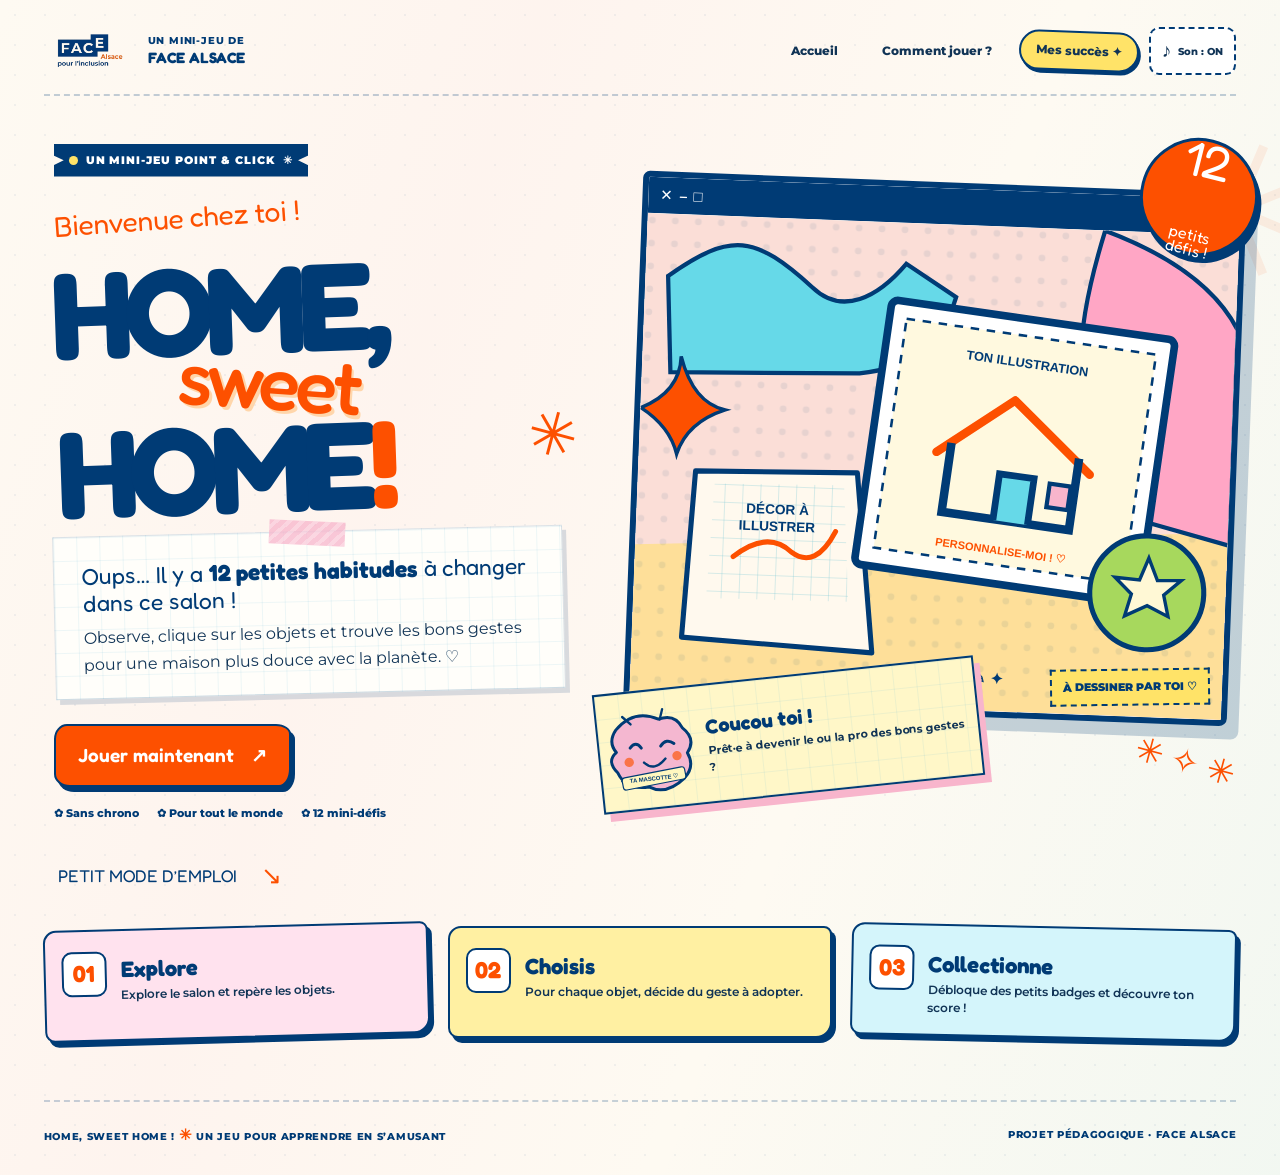
==== home-sweet-home/demoF.html @ a8d2464d "JeuALPHAFACEALSACE" ====
<!doctype html>
<html lang="fr">
<head>
  <meta charset="utf-8">
  <meta name="viewport" content="width=device-width, initial-scale=1">
  <meta name="theme-color" content="#003B75">
  <meta name="description" content="Home, Sweet Home : un jeu point-and-click pédagogique signé FACE Alsace. Repère 12 habitudes à améliorer dans un salon !">
  <title>Home, Sweet Home ! — Le mini-jeu FACE Alsace</title>
  <link rel="icon" type="image/svg+xml" href="assets/logo/favicon-placeholder.svg" data-asset="favicon">
  <link rel="stylesheet" href="css/style.css">
  <script src="js/config.js" defer></script>
  <script src="js/game.js" defer></script>
</head>
<body>
  <a class="skip-link" href="#main">Aller au contenu</a>
  <div class="site-wrap">
    <header class="site-header">
      <div class="branding">
        <img class="logo-placeholder" src="assets/logo/face-placeholder.svg" data-asset="logo" alt="Emplacement réservé au logo officiel de FACE Alsace" width="92" height="54">
        <div class="branding-caption"><span>UN MINI-JEU DE</span><strong>FACE ALSACE</strong></div>
      </div>
      <nav class="top-nav" aria-label="Navigation principale">
        <button class="nav-pill" type="button" data-action="home">Accueil</button>
        <button class="nav-pill" type="button" data-action="help">Comment jouer ?</button>
        <button class="nav-pill nav-pill-sticker" type="button" data-action="achievements">Mes succès <span aria-hidden="true">✦</span></button>
        <button class="sound-button" type="button" id="sound-toggle" aria-pressed="true" aria-label="Désactiver les sons" title="Activer ou désactiver les sons">♪ <span>Son : ON</span></button>
      </nav>
    </header>

    <main id="main">
      <!-- ACCUEIL -->
      <section class="screen" id="screen-home" aria-labelledby="home-title">
        <div class="hero-grid">
          <div class="hero-copy">
            <div class="ticket ticket-blue"><span class="ticket-dot"></span> UN MINI-JEU POINT & CLICK <span aria-hidden="true">✳</span></div>
            <div class="hero-title-wrap">
              <span class="hero-kicker">Bienvenue chez toi !</span>
              <h1 id="home-title"><span>HOME,</span><span class="hero-title-middle">sweet</span><span>HOME<span class="bang">!</span></span></h1>
              <span class="hand-star star-title" aria-hidden="true">✳</span>
            </div>
            <div class="intro-note paper">
              <span class="tape tape-pink" aria-hidden="true"></span>
              <p>Oups… Il y a <strong><span data-total>12</span> petites habitudes</strong> à changer dans ce salon !</p>
              <p>Observe, clique sur les objets et trouve les bons gestes pour une maison plus douce avec la planète. <span aria-hidden="true">♡</span></p>
            </div>
            <div class="hero-actions">
              <button class="btn btn-primary" type="button" id="start-button">Jouer maintenant <span aria-hidden="true">↗</span></button>
              <button class="btn btn-light" type="button" id="resume-button" hidden>Reprendre ma partie <span aria-hidden="true">↗</span></button>
            </div>
            <div class="hero-meta"><span>✿ Sans chrono</span><span>✿ Pour tout le monde</span><span>✿ <span data-total>12</span> mini-défis</span></div>
          </div>
          <div class="hero-art-col">
            <div class="sticker sticker-orange sticker-rotation" aria-hidden="true"><span data-total>12</span><br><small>petits<br>défis !</small></div>
            <div class="hero-illustration-frame">
              <div class="hero-frame-toolbar"><span>✕</span><span>−</span><span>□</span><strong>ma-maison.jpg</strong></div>
              <img src="assets/illustrations/accueil-placeholder.svg" data-asset="accueil" alt="Emplacement réservé à ton illustration de couverture" class="hero-art" width="700" height="570">
              <span class="hero-photo-label">À DESSINER PAR TOI ♡</span>
            </div>
            <div class="mascot-card paper">
              <img src="assets/illustrations/mascotte-placeholder.svg" data-asset="mascotte" alt="Placeholder de la mascotte à dessiner" width="112" height="112">
              <div><b>Coucou toi !</b><p>Prêt·e à devenir le ou la pro des bons gestes ?</p></div>
            </div>
            <span class="hero-scribble" aria-hidden="true">✳ ✧ ✳</span>
          </div>
        </div>
        <div class="home-bottom">
          <div class="section-label">PETIT MODE D’EMPLOI <span aria-hidden="true">↘</span></div>
          <div class="steps-grid">
            <div class="step-card step-pink"><span class="step-number">01</span><b>Explore</b><p>Explore le salon et repère les objets.</p></div>
            <div class="step-card step-yellow"><span class="step-number">02</span><b>Choisis</b><p>Pour chaque objet, décide du geste à adopter.</p></div>
            <div class="step-card step-blue"><span class="step-number">03</span><b>Collectionne</b><p>Débloque des petits badges et découvre ton score !</p></div>
          </div>
        </div>
      </section>

      <!-- JEU -->
      <section class="screen" id="screen-game" aria-labelledby="game-title" hidden>
        <div class="game-heading">
          <div>
            <span class="eyebrow">CHAPITRE 01 · L’APPARTEMENT PÉDAGOGIQUE</span>
            <h2 id="game-title">Un salon à améliorer <span aria-hidden="true">✿</span></h2>
            <p>Les objets interactifs ont quelque chose à te raconter !</p>
          </div>
          <div class="game-actions">
            <button type="button" class="btn btn-plain" data-action="help">? Aide</button>
            <button type="button" class="btn btn-plain" data-action="pause">Ⅱ Pause</button>
          </div>
        </div>
        <div class="game-layout">
          <div class="stage-column">
            <div class="stage-outer">
              <div class="stage-topbar"><span class="window-dots" aria-hidden="true">● ● ●</span><span>mon_petit_salon.png</span><span aria-hidden="true">♡</span></div>
              <div class="scene-scroll" tabindex="0" aria-label="Plan du salon. Faire défiler horizontalement sur petit écran."><div class="scene" id="scene" aria-label="Salon interactif. Activez un objet pour choisir un geste écologique.">
                <img class="scene-background" src="assets/scene/salon-fond.svg" data-asset="scene" alt="Dessin provisoire du décor d’un salon, à remplacer par votre illustration" width="1200" height="760">
                <div id="hotspots" class="hotspots"></div>
                <span class="scene-corner scene-corner-left" aria-hidden="true">✦</span>
                <span class="scene-corner scene-corner-right" aria-hidden="true">✿</span>
              </div></div>
              <div class="stage-bottombar"><span>♪ clique sur les éléments</span><span>© Ton univers illustré, ici !</span></div>
            </div>
            <div class="under-stage"><span aria-hidden="true">↳</span> Sur téléphone, fais glisser le salon de gauche à droite. Tu peux aussi choisir un objet dans le carnet. <strong>Aucune course contre la montre !</strong></div>
          </div>
          <aside class="game-sidebar" aria-label="Carnet de progression">
            <div class="notebook paper">
              <div class="notebook-header"><span class="tape tape-yellow" aria-hidden="true"></span><span>mon petit carnet</span><span aria-hidden="true">✿</span></div>
              <div class="counter-row"><strong id="progress-number" aria-live="polite">0<span>/<span data-total>12</span></span></strong><div><b>OBJETS VISITÉS</b><p>Encore plein de choses à découvrir !</p></div></div>
              <div class="progress-track" role="progressbar" id="progress-bar" aria-label="Progression de la partie" aria-valuemin="0" aria-valuemax="12" aria-valuenow="0"><div id="progress-fill"></div></div>
              <div class="score-strip"><span>MES POINTS</span><b id="current-score">000</b><span aria-hidden="true">★</span></div>
              <h3>Mes trouvailles <span aria-hidden="true">✎</span></h3>
              <div class="object-checklist" id="object-checklist"></div>
              <button type="button" class="text-link" data-action="achievements">Voir mon album de succès ↗</button>
            </div>
            <div class="tip-card"><span class="tip-star" aria-hidden="true">✳</span><strong>Le savais-tu ?</strong><p>Il n’y a pas de temps limite. Tu peux lire et réfléchir tranquillement.</p></div>
          </aside>
        </div>
        <div class="game-footer-action"><span>Tu as examiné les <span data-total>12</span> éléments ?</span><button class="btn btn-primary" type="button" id="finish-button" disabled>Voir mon bilan <span aria-hidden="true">↗</span></button></div>
      </section>

      <!-- FIN -->
      <section class="screen" id="screen-end" aria-labelledby="end-title" hidden>
        <div class="end-layout">
          <div class="end-paper paper">
            <span class="tape tape-pink" aria-hidden="true"></span>
            <div class="end-stamp" aria-hidden="true">✦<br>BRAVO !</div>
            <div class="eyebrow">TA PARTIE EST TERMINÉE</div>
            <h2 id="end-title">Home, <em>sweet</em> réussite !</h2>
            <p id="end-message" class="end-message"></p>
            <div class="final-score"><span>MON SCORE</span><b id="final-score">000</b><span>POINTS</span></div>
            <p class="end-caption"><strong id="final-correct">0</strong> bonnes réponses sur <strong id="end-total">12</strong> objets explorés.</p>
            <div class="end-buttons"><button type="button" class="btn btn-primary" id="replay-button">Rejouer ↻</button><button type="button" class="btn btn-light" data-action="home">Retour à l’accueil</button></div>
          </div>
          <div class="end-results"><div class="result-header"><h3>Mon carnet de découvertes</h3><span aria-hidden="true">✿</span></div><div id="results-list" class="results-list"></div><div class="end-mascot"><img src="assets/illustrations/mascotte-placeholder.svg" data-asset="mascotte" alt="Emplacement de la mascotte" width="90" height="90"><p>Chaque petit geste compte ! ♡</p></div></div>
        </div>
      </section>
    </main>
    <footer class="site-footer"><span>HOME, SWEET HOME ! <span aria-hidden="true">✳</span> UN JEU POUR APPRENDRE EN S’AMUSANT</span><span>PROJET PÉDAGOGIQUE · FACE ALSACE</span></footer>
  </div>

  <!-- FENÊTRE D'OBJET -->
  <dialog class="popup" id="object-dialog" aria-labelledby="object-dialog-title"><div class="popup-window"><div class="dialog-toolbar"><span>✦ FICHE OBJET ✦</span><button type="button" class="close-x" data-close="object-dialog" aria-label="Fermer cette fiche">✕</button></div><div id="object-panel-body"></div></div></dialog>
  <!-- MODE D'EMPLOI -->
  <dialog class="popup mini-popup" id="help-dialog" aria-labelledby="help-title"><div class="popup-window"><div class="dialog-toolbar"><span>✿ PETIT GUIDE ✿</span><button type="button" class="close-x" data-close="help-dialog" aria-label="Fermer les instructions">✕</button></div><div class="help-body"><span class="hand-star" aria-hidden="true">✳</span><h2 id="help-title">Comment jouer ?</h2><p>Le salon cache <strong><span data-total>12</span> habitudes à améliorer</strong>. À toi de les découvrir !</p><ol><li><strong>Clique</strong> sur un objet en pointillés ou sur son nom dans le carnet.</li><li><strong>Lis</strong> son petit message et choisis ce que tu ferais.</li><li><strong>Découvre</strong> pourquoi ton choix est juste ou non, et collectionne les badges des bonnes réponses.</li></ol><p class="help-highlight">Il n’y a ni chrono ni piège : on est là pour apprendre. Les réponses sont validées une seule fois par objet.</p><button type="button" class="btn btn-primary btn-full" data-close="help-dialog">C’est compris ! ♡</button></div></div></dialog>
  <!-- ALBUM -->
  <dialog class="popup album-popup" id="achievements-dialog" aria-labelledby="achievements-title"><div class="popup-window"><div class="dialog-toolbar"><span>★ MA COLLECTION ★</span><button type="button" class="close-x" data-close="achievements-dialog" aria-label="Fermer l’album">✕</button></div><div class="album-body"><span class="eyebrow">ALBUM DE PETITES VICTOIRES</span><h2 id="achievements-title">Mes succès <span aria-hidden="true">✦</span></h2><p>Chaque bonne réponse te donne un badge. Les badges encore cachés attendent ton passage !</p><div id="achievement-grid" class="achievement-grid"></div><button class="btn btn-light btn-full" type="button" data-close="achievements-dialog">Retour au jeu ↗</button></div></div></dialog>
  <!-- PAUSE -->
  <dialog class="popup mini-popup" id="pause-dialog" aria-labelledby="pause-title"><div class="popup-window"><div class="dialog-toolbar"><span>⏸ TEMPS MORT</span><button type="button" class="close-x" data-close="pause-dialog" aria-label="Reprendre le jeu">✕</button></div><div class="pause-body"><span aria-hidden="true" class="pause-emoji">☕</span><h2 id="pause-title">Une petite pause ?</h2><p>Ta partie t’attend ici, bien au chaud.</p><button type="button" class="btn btn-primary btn-full" data-close="pause-dialog">Je reprends ♡</button><button type="button" class="btn btn-light btn-full" id="pause-home">Retour à l’accueil</button><button type="button" class="text-link centered" id="pause-restart">Recommencer depuis le début ↻</button></div></div></dialog>
  <div id="toast" class="toast" role="status" aria-live="polite"></div>
</body>
</html>
---- home-sweet-home/css/style.css ----
/* HOME, SWEET HOME ! — mise en page scrapbook / indie / fait main.
   Les couleurs FACE officielles sont : bleu nuit #003B75 et orange #FD5000.
   Les autres couleurs sont des couleurs d'accompagnement, non des variantes du logo. */
@import url('https://fonts.googleapis.com/css2?family=Fredoka:wght@400;500;600;700&family=Montserrat:wght@400;500;600;700;800;900&display=swap');
:root {
  --face-blue: #003B75;
  --face-orange: #FD5000;
  --ink: #113456;
  --paper: #fffefa;
  --cream: #fff8ec;
  --blue-pale: #e9f9fc;
  --sky: #66d9e8;
  --pink: #f8b5cc;
  --yellow: #ffe368;
  --green: #a8d95c;
  --line: #204b6c;
  --font-body: 'Montserrat', 'Trebuchet MS', Arial, sans-serif;
  --font-play: 'Fredoka', 'Trebuchet MS', 'Arial Rounded MT Bold', sans-serif;
  --shadow: 6px 7px 0 var(--face-blue);
}
*, *::before, *::after { box-sizing: border-box; }
html { scroll-behavior: smooth; }
body { margin: 0; min-width: 300px; color: var(--ink); font-family: var(--font-body); line-height: 1.5; background-color: #fefaf2;
  background-image: radial-gradient(circle at 15px 15px, rgba(0,59,117,.055) 1.25px,transparent 1.3px), linear-gradient(110deg, transparent 0,rgba(255,195,210,.11) 32%,transparent 63%,rgba(101,218,234,.08)); background-size: 30px 30px, cover;
}
button { font: inherit; color: inherit; cursor: pointer; }
button:disabled { cursor: not-allowed; }
button:focus-visible, a:focus-visible { outline: 4px solid #ff9f12; outline-offset: 4px; }
img { display: block; max-width: 100%; }
h1,h2,h3,p { margin-top: 0; }
[hidden] { display: none !important; }
::selection { color: var(--face-blue); background: var(--yellow); }
.skip-link { position: absolute; top: -100px; left: 20px; z-index: 9999; background: #fff; padding: 8px 14px; }
.skip-link:focus { top: 12px; }
.site-wrap { max-width: 1510px; min-height: 100vh; margin: 0 auto; padding: 0 clamp(18px,3.4vw,54px); position: relative; overflow: clip; }
.site-wrap:before { content: '✳'; position: absolute; right: -36px; top: 114px; font-family: var(--font-play); font-size: 190px; line-height: 1; color: rgba(253,80,0,.08); transform: rotate(-22deg); pointer-events: none; }
.site-header { display:flex; position:relative; align-items:center; justify-content:space-between; gap: 24px; padding: 24px 0 16px; border-bottom: 2px dashed rgba(0,59,117,.24); z-index: 3; }
.branding { display:flex; align-items:center; gap: 12px; }
.logo-placeholder { width: 92px; height:54px; object-fit:contain; }
.branding-caption { display:flex; flex-direction:column; font-size:10px; line-height:1.35; letter-spacing:.08em; color: var(--face-blue); font-weight:800; }
.branding-caption strong { font-family:var(--font-play); font-size:15px; letter-spacing: 0; }
.top-nav { display:flex; gap:10px; align-items:center; flex-wrap:wrap; justify-content:flex-end; }
.nav-pill, .sound-button { border: 2px solid transparent; border-radius: 30px; font-weight:800; background: transparent; padding: 9px 15px; font-size: 12px; transition:background .12s ease, border-color .12s ease; }
.nav-pill:hover, .sound-button:hover { background:white; border-color:rgba(0,59,117,.16); }
.nav-pill-sticker { background:var(--yellow); border-color:var(--face-blue); box-shadow:2px 3px 0 var(--face-blue); transform:rotate(2deg); }
.nav-pill-sticker:hover { background:var(--yellow); border-color: var(--face-blue); transform:rotate(2deg); }
.sound-button { display:inline-flex; align-items:center; gap:7px; border:2px dashed var(--face-blue); padding: 8px 11px; background: white; border-radius:10px; font-size:19px; }
.sound-button span { font-family:var(--font-body); font-size: 10px; white-space:nowrap; }
.sound-button.is-muted { opacity: .65; }
.screen { position: relative; }
.site-footer { display:flex; align-items:center; justify-content:space-between; gap:20px; flex-wrap:wrap; border-top:2px dashed rgba(0,59,117,.22); margin-top:52px; padding:22px 0 29px; color:var(--face-blue); font-size:10px; font-weight:800; letter-spacing:.07em; }
.site-footer span span { color:var(--face-orange); font-size:15px; }

/* ACCUEIL */
.hero-grid { display:grid; grid-template-columns: minmax(0,.92fr) minmax(0,1.08fr); gap: clamp(26px,3.8vw,68px); align-items:center; padding-top:48px; }
.hero-copy { padding: 0 0 18px 10px; position:relative; z-index:1; }
.ticket { display:inline-flex; align-items:center; gap:8px; color:white; background:var(--face-blue); font-weight:900; font-size:11px; letter-spacing:.09em; padding: 8px 15px; clip-path:polygon(0 0,100% 0,100% 35%,96% 50%,100% 65%,100% 100%,0 100%,0 65%,4% 50%,0 35%); }
.ticket-dot { height:9px; width:9px; display:inline-block; border-radius:50%; background: var(--yellow); }
.hero-title-wrap { position:relative; margin:20px 0 18px; }
.hero-kicker { font-family: var(--font-play); font-size: clamp(19px,2.2vw,30px); color: var(--face-orange); transform:rotate(-4deg); display:inline-block; }
h1 { font-family:var(--font-play); font-weight:700; font-size:clamp(74px,9.7vw,142px); line-height:.79; letter-spacing:-.067em; color:var(--face-blue); margin:17px 0 17px; text-transform:uppercase; transform:rotate(-2deg); }
h1>span { display:block; }
h1 .hero-title-middle { font-family:var(--font-play); font-weight:500; font-size:.62em; letter-spacing:-.05em; text-transform:lowercase; color:var(--face-orange); padding-left:24%; transform:rotate(6deg); text-shadow: 3px 3px 0 #ffd6ab; }
h1 .bang { color:var(--face-orange); display:inline; }
.hand-star { color:var(--face-orange); font-family:var(--font-play); }
.star-title { position:absolute; right:-8px; bottom:35px; font-size:60px; transform:rotate(15deg); }
.intro-note { width: min(100%, 510px); padding:25px 28px 20px; transform:rotate(-1.4deg); font-size:clamp(13px,1.25vw,16px); line-height:1.66; }
.paper { background-color:var(--paper); background-image:linear-gradient(rgba(93,182,211,.11) 1px,transparent 1px),linear-gradient(90deg,rgba(93,182,211,.11) 1px,transparent 1px); background-size:23px 23px; box-shadow:4px 5px 0 rgba(0,59,117,.15); position:relative; border:1px solid rgba(0,59,117,.14); }
.intro-note p { margin-bottom:9px; }
.intro-note p:first-of-type { font-family:var(--font-play); font-size:clamp(18px,1.8vw,24px); line-height:1.18; color:var(--face-blue); }
.intro-note p:last-child { margin-bottom:0; }
.tape { position:absolute; display:block; width:76px; height:24px; left:calc(50% - 38px); top:-11px; transform:rotate(4deg); opacity:.75; background-image:repeating-linear-gradient(-45deg,rgba(255,255,255,.3) 0 4px,transparent 4px 9px); }
.tape-pink { background-color:var(--pink); }
.tape-yellow { background-color:var(--yellow); }
.hero-actions { display:flex; flex-wrap:wrap; align-items:center; gap:12px; margin:30px 0 18px; }
.btn { border:2px solid var(--face-blue); border-radius: 13px 15px 12px 16px / 15px 10px 18px 13px; display:inline-flex; align-items:center; justify-content:center; gap:17px; padding:15px 22px; font-family:var(--font-play); font-size:19px; font-weight:600; transition:background .12s ease; white-space:normal; text-align:center; }
.btn:hover:not(:disabled) { background:#ff7b33; }
.btn:active:not(:disabled) { filter:brightness(.96); }
.btn-primary { background:var(--face-orange); color:#fff; box-shadow:4px 5px 0 var(--face-blue); }
.btn-light { background:white; color:var(--face-blue); box-shadow:3px 4px 0 var(--face-blue); }
.btn-plain { padding:9px 15px; box-shadow:2px 3px 0 var(--face-blue); font-size:14px; background:#fff; }
.btn:disabled { opacity:.55; filter:grayscale(.7); box-shadow:2px 2px 0 var(--face-blue); }
.btn-full { width:100%; }
.hero-meta { display:flex; flex-wrap:wrap; gap:13px 18px; font-size:11px; font-weight:800; color:var(--face-blue); }
.hero-art-col { position:relative; padding:14px 0 100px 14px; }
.hero-illustration-frame { width:100%; transform:rotate(2.2deg); position:relative; border:6px solid var(--face-blue); border-radius: 7px 14px 8px 11px; background:white; box-shadow:12px 13px 0 rgba(0,59,117,.22); overflow:hidden; }
.hero-frame-toolbar { display:flex; gap:6px; align-items:center; min-height:36px; color:white; background:var(--face-blue); font-size:15px; padding:0 12px; font-family:var(--font-play); }
.hero-frame-toolbar strong { font-weight:500; font-size:12px; margin-left:auto; opacity:.85; }
.hero-art { width:100%; height:auto; background:#fcf2e9; aspect-ratio:1.22; object-fit:cover; }
.hero-photo-label { position:absolute; bottom:12px; right:12px; color:var(--face-blue); font-size:11px; font-weight:900; background:var(--yellow); padding:8px 11px; border:2px dashed var(--face-blue); transform:rotate(-3deg); }
.sticker { position:absolute; border-radius:50%; display:grid; align-content:center; justify-content:center; text-align:center; font-family:var(--font-play); z-index:2; border:3px solid var(--face-blue); box-shadow:5px 6px 0 var(--face-blue); line-height:.96; }
.sticker-orange { width:118px; height:118px; right:-22px; top:-30px; background:var(--face-orange); color:white; font-size:56px; }
.sticker small { font-size:18px; }
.sticker-rotation { transform:rotate(14deg); }
.mascot-card { width:62%; max-width:390px; min-width:235px; position:absolute; bottom:20px; left:-22px; display:flex; align-items:center; gap:8px; padding:8px 12px 8px 0; transform:rotate(-6deg); background-color:#fff7c8; border:2px solid var(--face-blue); box-shadow:6px 8px 0 var(--pink); }
.mascot-card img { width:100px; height:100px; object-fit:contain; flex-shrink:0; }
.mascot-card b { font-family:var(--font-play); font-size:20px; color:var(--face-blue); }
.mascot-card p { margin:1px 0 0; font-size:11px; font-weight:700; }
.hero-scribble { position:absolute; right:0; bottom:29px; color:var(--face-orange); font-family:var(--font-play); font-size:34px; transform:rotate(15deg); }
.home-bottom { padding:10px 0 10px; }
.section-label { display:inline-flex; align-items:center; gap:24px; font-family:var(--font-play); font-size:17px; padding:8px 14px; border-bottom:4px wavy var(--face-orange); color:var(--face-blue); margin-bottom:23px; }
.section-label span { font-size:25px; color:var(--face-orange); }
.steps-grid { display:grid; grid-template-columns: repeat(3,1fr); gap:19px; }
.step-card { position:relative; padding:22px 25px 17px 75px; border:2px solid var(--face-blue); border-radius: 13px 8px 16px 10px; box-shadow:4px 5px 0 var(--face-blue); min-height:110px; }
.step-card:nth-child(1) { transform:rotate(-1.5deg); }.step-card:nth-child(3) { transform:rotate(1.2deg); }
.step-pink { background:#ffe2ee; }.step-yellow { background:#fff0a2; }.step-blue { background:#d4f5fb; }
.step-number { position:absolute; top:20px; left:16px; width:45px; height:45px; display:grid; place-items:center; background:#fff; border-radius: 10px; border:2px solid var(--face-blue); font-family:var(--font-play); font-weight:700; color:var(--face-orange); font-size:23px; }
.step-card b { font-family:var(--font-play); font-size:22px; color:var(--face-blue); }
.step-card p { font-size:12px; font-weight:600; margin:0; }

/* JEU */
#screen-game { padding-top:30px; }
.game-heading { display:flex; align-items:end; justify-content:space-between; flex-wrap:wrap; gap:15px; margin-bottom:24px; }
.eyebrow { display:block; color:var(--face-orange); font-size:11px; font-weight:900; letter-spacing:.1em; }
.game-heading h2 { font-family:var(--font-play); font-size:clamp(30px,3.7vw,55px); color:var(--face-blue); line-height:1; margin:10px 0 9px; letter-spacing:-.03em; }
.game-heading h2 span { font-size:.65em; color:var(--face-orange); }
.game-heading p { font-size:13px; font-weight:600; margin:0; }
.game-actions { display:flex; gap:10px; }
.game-layout { display:grid; grid-template-columns:minmax(0,1fr) minmax(250px,310px); align-items:start; gap:27px; }
.stage-outer { border:5px solid var(--face-blue); border-radius:9px; background:#fff; box-shadow:8px 10px 0 rgba(0,59,117,.22); overflow:hidden; transform:rotate(-.4deg); }
.stage-topbar { min-height:37px; padding:7px 14px; display:flex; justify-content:space-between; align-items:center; color:#fff; background:var(--face-blue); font-family:var(--font-play); font-size:13px; }
.window-dots { letter-spacing:4px; color:var(--pink); white-space:nowrap; }
.scene-scroll { overflow-x:auto; overflow-y:hidden; scrollbar-color:#fd5000 #fff4dc; }
.scene-scroll:focus-visible { outline:3px solid #fd5000; outline-offset:-3px; }
.scene { position:relative; aspect-ratio:1200 / 760; background:var(--cream); isolation:isolate; }
.scene-background { position:absolute; inset:0; width:100%; height:100%; object-fit:fill; }
.scene-corner { position:absolute; color:var(--face-orange); font-size:38px; line-height:1; text-shadow:2px 3px 0 white; pointer-events:none; }
.scene-corner-left { bottom:1%; left:2%; transform:rotate(-24deg); }
.scene-corner-right { top:2%; right:2%; transform:rotate(20deg); }
.hotspot { position:absolute; top:var(--y); left:var(--x); width:var(--w); height:var(--h); border:3px dashed var(--face-blue); background:rgba(255,255,255,.84); padding:0; border-radius:16px 11px 16px 8px; box-shadow:3px 4px 0 rgba(0,59,117,.75); transition:background .12s ease,border-color .12s ease,filter .12s ease; z-index:1; transform:rotate(-3deg); }
.hotspot:nth-child(2n) { transform:rotate(5deg); }.hotspot:nth-child(3n) { border-radius:10px 17px 9px 16px; }
.hotspot:hover:not(:disabled) { z-index:5; background:#fff6a7; box-shadow:3px 4px 0 rgba(0,59,117,.75); }
.hotspot:focus-visible { z-index:6; }
.hotspot img { width:100%; height:100%; display:block; object-fit:contain; border-radius:10px; }
.hotspot-number { position:absolute; left:-10px; top:-12px; width:29px; height:29px; background:var(--face-orange); color:#fff; display:grid; place-items:center; border:2px solid var(--face-blue); border-radius:50%; font-family:var(--font-play); font-size:14px; font-weight:700; }
.hotspot-label { position:absolute; bottom:-14px; left:50%; transform:translateX(-50%) rotate(3deg); white-space:nowrap; background:var(--yellow); border:2px solid var(--face-blue); padding:1px 7px 2px; color:var(--face-blue); font-family:var(--font-play); font-weight:600; font-size:clamp(10px,1.1vw,15px); line-height:1.15; }
.hotspot-done { display:none; position:absolute; inset:0; place-items:center; font-family:var(--font-play); font-weight:800; font-size:clamp(24px,6vw,66px); color:#fff; text-shadow:-2px -2px 0 var(--face-blue),2px 2px 0 var(--face-blue); }
.hotspot.is-done { filter:grayscale(1); opacity:.67; border-style:solid; background:#d8d8d8; cursor:default; box-shadow:0 0 0 transparent; }
.hotspot.is-done .hotspot-done { display:grid; }
.hotspot.is-wrong .hotspot-done { content:'×'; }
.hotspot.is-wrong .hotspot-done::after { content:'×'; position:absolute; inset:0; display:grid; place-items:center; color:white; background:rgba(0,59,117,.18); }
.hotspot.is-done .hotspot-number, .hotspot.is-done .hotspot-label { filter:grayscale(1); }
.stage-bottombar { background:var(--face-blue); color:#fff; display:flex; justify-content:space-between; gap:12px; padding:6px 13px; font-size:10px; font-weight:800; letter-spacing:.04em; }
.under-stage { margin-top:25px; padding-left:8px; font-size:12px; font-weight:600; color:var(--face-blue); }
.under-stage > span { color:var(--face-orange); font-size:20px; }
.game-sidebar { min-width:0; }
.notebook { padding:19px 19px 18px; border:2px solid var(--face-blue); box-shadow:5px 7px 0 rgba(0,59,117,.24); transform:rotate(1deg); }
.notebook-header { font-family:var(--font-play); display:flex; justify-content:space-between; font-size:18px; font-weight:600; color:var(--face-orange); padding-bottom:11px; border-bottom:2px dashed rgba(0,59,117,.35); }
.notebook-header .tape { width:62px; left:48%; }
.counter-row { display:flex; align-items:center; gap:12px; padding:16px 0 10px; }
.counter-row>strong { flex-shrink:0; font-family:var(--font-play); font-size:63px; color:var(--face-blue); line-height:1; letter-spacing:-.08em; }
.counter-row>strong span { color:var(--face-orange); font-size:.52em; }
.counter-row b { display:block; font-size:11px; letter-spacing:.04em; color:var(--face-blue); }
.counter-row p { font-size:10px; margin:3px 0 0; font-weight:600; line-height:1.4; }
.progress-track { width:100%; height:17px; border:2px solid var(--face-blue); border-radius:25px; padding:2px; background:white; overflow:hidden; }
#progress-fill { width:0%; height:100%; background: repeating-linear-gradient(120deg,var(--face-orange) 0 16px,#ff9c48 16px 24px); border-radius:25px; transition:width .24s; }
.score-strip { display:flex; align-items:center; gap:6px; margin:16px 0 19px; padding:7px 12px; background:var(--yellow); border:2px solid var(--face-blue); transform:rotate(-2deg); }
.score-strip span { font-size:11px; font-weight:900; }.score-strip span:last-child { color:var(--face-orange); font-size:26px; margin-left:auto; }
.score-strip b { font-family:var(--font-play); font-size:25px; margin-left:auto; }
.notebook h3 { font-family:var(--font-play); font-size:21px; margin:0 0 12px; border-bottom:2px dashed rgba(0,59,117,.26); padding-bottom:8px; }
.notebook h3 span { color:var(--face-orange); }
.object-checklist { display:flex; flex-direction:column; gap:5px; }
.checklist-item { width:100%; display:flex; text-align:left; align-items:center; gap:8px; border:1px solid transparent; background:rgba(255,255,255,.69); padding:6px 4px; font-size:11px; font-weight:800; border-radius:8px; }
.checklist-item:not(:disabled):hover { background:#fff0ae; border-color:var(--face-blue); }
.checklist-item .list-icon { width:21px; height:21px; display:grid; place-items:center; font-size:16px; flex-shrink:0; color:var(--face-blue); }
.checklist-item.checked { background:#f1f0eb; color:#62717f; }
.checklist-item.checked .list-icon { color:#397a63; }
.checklist-item.missed .list-icon { color:#af6759; }
.list-note { margin-left:auto; text-align:right; font-size:9px; font-weight:700; color:#6c7d8d; }
.text-link { border:0; background:transparent; color:var(--face-blue); text-decoration:underline wavy var(--face-orange) 1px; text-underline-offset:4px; padding:8px 0; font-family:var(--font-play); font-size:14px; font-weight:600; text-align:left; }
.text-link:hover { color:var(--face-orange); }
.notebook .text-link { margin-top:11px; }
.tip-card { margin:21px 9px 0; background:#d8f7e9; border:2px dashed var(--face-blue); padding:15px 18px; transform:rotate(-3deg); border-radius:14px 8px 15px 12px; position:relative; }
.tip-card .tip-star { position:absolute; right:13px; top:0; font-size:28px; color:var(--face-orange); }
.tip-card strong { font-family:var(--font-play); font-size:19px; color:var(--face-blue); }
.tip-card p { font-size:11px; font-weight:600; margin:3px 0 0; }
.game-footer-action { display:flex; justify-content:center; align-items:center; gap:20px; flex-wrap:wrap; padding-top:38px; }
.game-footer-action span { font-weight:800; font-size:13px; }

/* FIN DE PARTIE */
#screen-end { padding:68px 0 25px; }
.end-layout { display:grid; grid-template-columns:minmax(0,.96fr) minmax(0,1.04fr); gap:clamp(30px,5vw,75px); align-items:start; }
.end-paper { min-height:565px; padding:60px 47px 42px; transform:rotate(-1deg); border:3px solid var(--face-blue); box-shadow:9px 11px 0 var(--face-blue); }
.end-stamp { position:absolute; right:-24px; top:-32px; transform:rotate(17deg); width:107px; height:107px; border-radius:50%; display:grid; place-content:center; border:3px solid var(--face-blue); background:var(--yellow); color:var(--face-blue); text-align:center; font-family:var(--font-play); line-height:1; font-size:18px; font-weight:700; box-shadow:4px 6px 0 var(--face-blue); }
.end-stamp:first-line { font-size:30px; }
.end-paper h2 { font-family:var(--font-play); font-size:clamp(52px,5.4vw,78px); letter-spacing:-.06em; line-height: .97; color:var(--face-blue); margin:18px 0; }
.end-paper h2 em { color:var(--face-orange); font-weight:500; }
.end-message { max-width:450px; font-size:16px; font-weight:600; line-height:1.7; }
.final-score { background:var(--face-blue); color:white; width:max-content; min-width:210px; display:flex; gap:5px; flex-direction:column; align-items:center; padding:17px 33px; margin-top:28px; transform:rotate(3deg); box-shadow:4px 5px 0 var(--face-orange); }
.final-score span { font-size:11px; letter-spacing:.1em; font-weight:800; }
.final-score b { font-family:var(--font-play); font-size:81px; line-height:1.02; color:var(--yellow); }
.end-caption { margin:25px 0 30px; font-family:var(--font-play); font-size:20px; }
.end-buttons { display:flex; flex-wrap:wrap; gap:13px; }
.result-header { display:flex; justify-content:space-between; align-items:center; border-bottom:4px solid var(--face-blue); padding-bottom:10px; }
.result-header h3 { font-family:var(--font-play); font-size:31px; color:var(--face-blue); margin:0; }
.result-header span { color:var(--face-orange); font-size:39px; }
.results-list { margin-top:14px; display:grid; gap:8px; }
.result-item { display:flex; align-items:center; gap:13px; border:2px solid var(--face-blue); border-radius:9px; background:white; padding:10px 15px; }
.result-item:nth-child(even) { transform:rotate(-.5deg); }.result-item:nth-child(odd) { transform:rotate(.5deg); }
.result-success { background:#e9f7d5; }.result-error { background:#fff0e3; }
.result-mark { width:34px; height:34px; border:2px solid var(--face-blue); border-radius:50%; display:grid; place-items:center; font-family:var(--font-play); font-size:22px; font-weight:800; background:var(--yellow); flex-shrink:0; }
.result-error .result-mark { background:#ffc4bd; }
.result-item div { flex:1; }
.result-item strong { font-family:var(--font-play); font-size:16px; color:var(--face-blue); }
.result-item p { font-size:11px; font-weight:600; margin:1px 0 0; }
.result-item small { font-weight:900; color:var(--face-orange); }
.end-mascot { display:flex; align-items:center; gap:6px; justify-content:flex-end; }
.end-mascot img { width:86px; }.end-mascot p { font-family:var(--font-play); font-size:17px; max-width:150px; margin:0; transform:rotate(-5deg); }

/* FENÊTRES POP-UP */
dialog { max-width:none; max-height:none; }
dialog::backdrop { background:rgba(0,38,76,.65); backdrop-filter:blur(2px); }
.popup { width:min(92vw,790px); border:0; background:transparent; padding:13px; margin:auto; color:var(--ink); }
.popup-window { border:5px solid var(--face-blue); background:#fffefa; box-shadow:10px 12px 0 var(--face-orange); border-radius:8px 12px 9px 7px; max-height:min(88vh,800px); overflow-y:auto; }
.dialog-toolbar { min-height:40px; background:var(--face-blue); display:flex; justify-content:space-between; align-items:center; color:white; font-family:var(--font-play); font-size:14px; font-weight:600; letter-spacing:.06em; padding:4px 8px 4px 17px; }
.close-x { width:30px; height:28px; border:2px solid white; color:white; background:transparent; display:grid; place-items:center; padding:0; font-size:14px; line-height:1; }
.close-x:hover { color:var(--face-blue); background:white; }
.object-body { display:grid; grid-template-columns: minmax(190px,.85fr) minmax(0,1.15fr); gap:20px; padding:31px; min-height:340px; }
.object-art-col { align-self:stretch; position:relative; display:grid; place-items:center; background-color:#fff3c4; background-image:radial-gradient(rgba(253,80,0,.16) 1px,transparent 1px); background-size:15px 15px; border:2px dashed var(--face-blue); border-radius:6px; min-height:280px; }
.art-washi { position:absolute; background:var(--pink); height:24px; width:80px; top:-11px; left:calc(50% - 40px); transform:rotate(-4deg); opacity:.8; }
.object-art-frame { width:65%; aspect-ratio:1; border:3px solid var(--face-blue); background:#fff; transform:rotate(-4deg); box-shadow:6px 7px 0 var(--face-blue); }
.object-art-frame img { width:100%; height:100%; }
.art-caption { position:absolute; bottom:17px; font-family:var(--font-play); color:var(--face-blue); font-size:13px; }
.object-sticker { position:absolute; right:-15px; top:25px; background:var(--face-orange); border:2px solid var(--face-blue); color:white; transform:rotate(10deg); padding:7px 10px; font-family:var(--font-play); font-weight:600; font-size:12px; }
.object-content { align-self:center; }
.object-content h2 { font-family:var(--font-play); color:var(--face-blue); font-size:clamp(34px,4vw,48px); line-height:1; margin:6px 0 17px; }
.object-content h2 span { color:var(--face-orange); font-size:30px; }
.object-content p { font-size:14px; font-weight:600; line-height:1.65; }
.object-question { font-family:var(--font-play); display:block; font-size:22px; color:var(--face-orange); margin:16px 0 14px; }
.choice-list { display:flex; flex-direction:column; gap:9px; }
.choice-button { width:100%; display:flex; text-align:left; align-items:center; gap:11px; border:2px solid var(--face-blue); padding:11px 12px; background:white; border-radius:10px 6px 11px 8px; font-weight:800; font-size:12px; line-height:1.5; box-shadow:3px 4px 0 #ccdfdf; }
.choice-button:hover { background:var(--yellow); }
.choice-button span:last-child { margin-left:auto; font-size:18px; }
.choice-circle { border:2px solid var(--face-blue); border-radius:50%; flex-shrink:0; height:29px; width:29px; display:grid; place-items:center; font-family:var(--font-play); font-size:16px; }
.choice-tip { font-family:var(--font-play); color:#7a6e7a; font-size:12px !important; margin:15px 0 0; }
.feedback-body { text-align:center; max-width:560px; margin:0 auto; padding:27px 24px 33px; }
.feedback-sparkle { color:var(--face-orange); font-size:24px; letter-spacing:12px; }
.feedback-symbol { margin:0 auto 11px; width:85px; height:85px; border-radius:50%; border:3px solid var(--face-blue); background:var(--yellow); display:grid; place-items:center; color:var(--face-blue); font-size:50px; font-family:var(--font-play); font-weight:700; transform:rotate(-8deg); box-shadow:5px 6px 0 var(--face-blue); }
.feedback-wrong .feedback-symbol { background:#ffc6c7; }
.feedback-body h2 { color:var(--face-blue); font-family:var(--font-play); font-size:clamp(33px,5.3vw,54px); margin:10px 0 13px; line-height:1.03; }
.feedback-description { font-size:14px; line-height:1.8; font-weight:600; margin:0 auto 19px; }
.badge-earned { border:2px dashed var(--face-blue); background:#effadf; display:flex; gap:14px; align-items:center; text-align:left; padding:13px 18px; margin:17px 0; transform:rotate(-1deg); }
.badge-icon { width:55px; height:55px; border-radius:50%; background:var(--yellow); border:3px solid var(--face-blue); flex-shrink:0; display:grid; place-items:center; color:var(--face-orange); font-size:31px; }
.badge-earned small { display:block; color:var(--face-orange); font-weight:900; font-size:10px; letter-spacing:.06em; }.badge-earned b { font-family:var(--font-play); color:var(--face-blue); font-size:20px; }
.feedback-reminder { background:#fff2cd; border:2px dashed var(--face-orange); padding:14px; margin:20px 0; text-align:left; font-size:14px; }
.dialog-mini-progress { margin-top:13px; font-size:11px; font-weight:800; color:var(--face-blue); }
.mini-popup { width:min(92vw,540px); }
.help-body, .pause-body { padding:31px 36px 35px; }
.help-body .hand-star { float:right; font-size:55px; }.help-body h2,.album-body h2,.pause-body h2 { font-family:var(--font-play); color:var(--face-blue); font-size:42px; line-height:1.1; margin:4px 0 17px; }
.help-body p,.album-body p,.pause-body p { font-size:14px; font-weight:600; line-height:1.75; }
.help-body ol { padding-left:22px; }.help-body li { padding:4px 0; font-size:14px; }.help-body li::marker { color:var(--face-orange); font-family:var(--font-play); font-size:20px; }
.help-highlight { padding:13px; background:#fff0bf; border-left:5px solid var(--face-orange); font-size:12px !important; }
.album-popup { width:min(92vw,720px); }
.album-body { padding:28px 33px 34px; }.album-body h2 span { color:var(--face-orange); }
.achievement-grid { display:grid; grid-template-columns:repeat(4,minmax(0,1fr)); gap:15px; margin:22px 0 27px; }
.achievement { text-align:center; padding:15px 7px 12px; background:#fcf8e9; border:2px solid var(--face-blue); border-radius:12px 7px 12px 10px; min-height:145px; }
.achievement:nth-child(2n) { transform:rotate(2deg); }.achievement:nth-child(3n) { transform:rotate(-2deg); }
.achievement.locked { filter:grayscale(1); opacity:.6; background:#eee; border-style:dashed; }
.achievement-medal { width:66px; height:66px; background:var(--yellow); border:3px solid var(--face-blue); margin:0 auto 10px; border-radius:50%; display:grid; place-items:center; font-family:var(--font-play); font-size:42px; color:var(--face-orange); box-shadow:3px 4px 0 rgba(0,59,117,.25); }
.achievement-name { font-family:var(--font-play); color:var(--face-blue); font-size:13px; line-height:1.1; font-weight:600; }
.achievement small { font-size:9px; font-weight:700; }
.pause-body { text-align:center; }.pause-emoji { font-size:55px; }.pause-body .btn { margin:7px 0; }.centered { text-align:center; display:block; margin:5px auto; }
.toast { position:fixed; bottom:22px; left:50%; transform:translate(-50%,30px) rotate(-2deg); min-width:240px; max-width:90vw; text-align:center; background:var(--yellow); color:var(--face-blue); border:3px solid var(--face-blue); box-shadow:4px 5px 0 var(--face-blue); padding:10px 17px; z-index:100; font-family:var(--font-play); font-weight:600; opacity:0; pointer-events:none; transition:opacity .2s, transform .2s; }
.toast.visible { opacity:1; transform:translate(-50%,0) rotate(-2deg); }

@media (max-width: 1130px) {
  .hero-grid { grid-template-columns: minmax(0,1fr) minmax(0,1fr); gap:24px; }
  h1 { font-size:clamp(70px,9.6vw,115px); }.mascot-card { left:-4px; }.hero-copy { padding-left:0; }
  .game-layout { grid-template-columns:minmax(0,1fr) 260px; gap:18px; }
  .hotspot { border-width:2px; }.hotspot-number { width:25px; height:25px; left:-7px; top:-9px; }
  .notebook { padding:14px; }.checklist-item { font-size:10px; }.list-note { font-size:8px; }
}
@media (max-width: 820px) {
  .site-header { align-items:flex-start; }.top-nav { gap:4px; }.nav-pill { font-size:11px; padding:7px 9px; }.sound-button { padding:5px 9px; }.branding-caption { display:none; }
  .hero-grid { grid-template-columns:1fr; gap:10px; padding-top:30px; }
  .hero-copy { max-width:580px; margin:auto; text-align:center; }.hero-title-wrap { max-width:650px; }
  h1 { font-size:clamp(80px,15vw,135px); }.star-title { right:10px; }
  .intro-note { margin:auto; }.hero-actions,.hero-meta { justify-content:center; }
  .hero-art-col { max-width:660px; width:95%; margin:10px auto 0; }.hero-illustration-frame { transform:rotate(1.1deg); }
  .home-bottom { margin-top:0; }.steps-grid { gap:12px; }.step-card { padding:17px 14px 15px 61px; }.step-number { left:10px; width:38px; height:38px; font-size:19px; }.step-card b { font-size:18px; }
  .game-layout { grid-template-columns:1fr; }
  .game-sidebar { display:grid; grid-template-columns:minmax(0,1fr) minmax(190px,.65fr); gap:19px; align-items:start; }
  .game-heading h2 { font-size:clamp(33px,5.5vw,52px); }.under-stage { margin-bottom:6px; }
  .end-layout { grid-template-columns:1fr; max-width:660px; margin:auto; }.end-paper { min-height:0; }.end-results { margin-top:5px; }
}
@media (max-width: 580px) {
  .site-wrap { padding:0 13px; }
  .site-header { padding:12px 0; gap:9px; align-items:center; }
  .logo-placeholder { width:61px; height:41px; }.branding { gap:3px; }
  .top-nav { gap:5px; }.nav-pill { font-size:10px; padding:7px 7px; }
  .nav-pill:nth-child(2) { display:none; }
  .sound-button { border-width:1px; padding:4px 6px; }.sound-button span { display:none; }
  .hero-grid { padding-top:24px; }.hero-copy { width:100%; }
  .hero-kicker { font-size:20px; }.ticket { font-size:9px; }.hero-title-wrap { margin:14px 0 15px; }
  h1 { font-size:clamp(71px,18vw,113px); margin-top:11px; }.star-title { right:0; bottom:10px; font-size:40px; }
  .intro-note { width:95%; padding:25px 17px 17px; }.intro-note p:first-of-type { font-size:19px; }.intro-note p { font-size:12px; }
  .hero-actions { flex-direction:column; align-items:stretch; gap:12px; margin:25px auto 15px; width:min(100%,330px); }.hero-actions .btn { width:100%; }
  .hero-meta { font-size:9px; gap:9px; }.hero-art-col { width:98%; padding-left:7px; padding-bottom:76px; }
  .sticker-orange { width:78px; height:78px; top:-16px; right:-8px; font-size:38px; }.sticker small { font-size:12px; }
  .hero-frame-toolbar { min-height:28px; }.hero-photo-label { font-size:8px; }.mascot-card { width:72%; min-width:0; max-width:300px; bottom:1px; left:-6px; padding:3px 10px 3px 0; }.mascot-card img { width:66px; height:66px; }.mascot-card b { font-size:17px; }.mascot-card p { font-size:9px; }.hero-scribble { font-size:22px; bottom:3px; }
  .steps-grid { grid-template-columns:1fr; gap:14px; }.step-card { min-height:75px; padding:13px 14px 13px 77px; }.step-number { left:19px; top:18px; }.section-label { font-size:14px; margin:15px 0 15px; }
  #screen-game { padding-top:23px; }.game-heading { gap:12px; }.game-heading h2 { font-size:36px; }.game-heading p { font-size:11px; }.game-actions { gap:7px; }.game-actions .btn { font-size:11px; padding:7px 11px; }
  .stage-outer { border-width:3px; transform:none; box-shadow:4px 6px 0 rgba(0,59,117,.23); }.stage-topbar { min-height:28px; padding:5px 9px; font-size:9px; }.stage-bottombar { padding:5px 8px; font-size:8px; }
  .hotspot { border-width:2px; border-radius:8px; box-shadow:1px 2px 0 var(--face-blue); }.hotspot-number { width:19px; height:19px; top:-7px; left:-5px; font-size:10px; border-width:1px; }
  .hotspot-label { font-size:8px; border-width:1px; padding:1px 3px; bottom:-10px; }.hotspot.is-done .hotspot-done { font-size:30px; }
  .scene-corner { font-size:21px; }.under-stage { font-size:10px; margin:14px 2px 6px; }
  .game-sidebar { grid-template-columns:1fr; }.notebook { transform:none; }.counter-row>strong { font-size:54px; }.tip-card { margin:2px 10px 0; }
  .game-footer-action { padding-top:20px; }.site-footer { font-size:9px; margin-top:35px; }
  #screen-end { padding-top:45px; }.end-paper { padding:44px 22px 25px; }.end-paper h2 { font-size:53px; }.end-stamp { right:-7px; top:-30px; width:78px; height:78px; font-size:14px; }.final-score b { font-size:65px; }.end-buttons .btn { flex:1; font-size:16px; }
  .popup { width:96vw; padding:5px; }.popup-window { box-shadow:4px 6px 0 var(--face-orange); border-width:4px; max-height:91vh; }
  .object-body { grid-template-columns:1fr; gap:15px; padding:18px; }
  .object-art-col { min-height:150px; max-height:155px; }.object-art-frame { width:115px; height:115px; }.object-sticker { right:-7px; top:17px; }.art-caption { font-size:9px; bottom:5px; }
  .object-content h2 { font-size:33px; margin:7px 0 10px; }.object-content p { font-size:12px; margin-bottom:5px; }.object-question { margin:8px 0 10px; font-size:20px; }.choice-button { font-size:11px; padding:9px 8px; }.choice-tip { font-size:10px !important; }
  .feedback-body { padding:18px 17px 22px; }.feedback-symbol { width:67px; height:67px; font-size:40px; }.feedback-body h2 { font-size:36px; }.feedback-description { font-size:12px; }.badge-earned { padding:10px; }.badge-earned b { font-size:17px; }.badge-icon { width:48px; height:48px; }
  .help-body,.pause-body,.album-body { padding:23px 18px; }.help-body h2,.album-body h2,.pause-body h2 { font-size:35px; }.help-body p,.album-body p,.pause-body p,.help-body li { font-size:12px; }
  .achievement-grid { grid-template-columns:repeat(2,minmax(0,1fr)); gap:10px; }.achievement { min-height:127px; }.achievement-medal { width:52px; height:52px; font-size:33px; }
  .toast { font-size:12px; }
}
@media (prefers-reduced-motion: reduce) { *,*::before,*::after { animation-duration:.01ms !important; transition-duration:.01ms !important; scroll-behavior:auto !important; } }

/* Salon: 12 objets, zones ajustables dans js/config.js.
   Sur téléphone, le décor reste assez large pour que les objets soient faciles à toucher. */
@media (max-width: 660px) {
  .scene { min-width:740px; }
  .scene-scroll { scrollbar-width:thin; }
  .hotspot-number { width:22px; height:22px; font-size:11px; }
  .hotspot-label { font-size:10px; }
}
/* Le survol indique l'interactivité sans agrandir ni faire sautiller les éléments. */
@media (hover:none) {
  .hotspot:hover:not(:disabled) { background:rgba(255,255,255,.84); }
}
/* Empêche le panorama mobile d'agrandir toute la page : seul le dessin défile. */
.stage-column, .stage-outer, .scene-scroll { min-width:0; max-width:100%; }
.stage-outer, .scene-scroll { width:100%; }

/* Option par défaut : illustrations sans cadre visible autour de l'art. */
.hotspot.art-only, .hotspot.art-only:nth-child(2n) {
  background:transparent; border-color:transparent; border-radius:0;
  box-shadow:none; transform:none;
}
.hotspot.art-only img {
  object-fit:contain;
  filter:drop-shadow(0 3px 0 rgba(0,59,117,.14));
}
.hotspot.art-only .hotspot-number {
  opacity:1; left:-8px; top:-10px;
}
.hotspot.art-only .hotspot-label {
  opacity:0; bottom:-12px;
}
.hotspot.art-only:hover:not(:disabled), .hotspot.art-only:focus-visible {
  background:transparent; border-color:transparent; box-shadow:none;
}
.hotspot.art-only:hover:not(:disabled) img,
.hotspot.art-only:focus-visible img {
  filter:drop-shadow(0 5px 0 rgba(0,59,117,.18)) brightness(1.02);
}
.hotspot.art-only:hover:not(:disabled) .hotspot-label,
.hotspot.art-only:focus-visible .hotspot-label { opacity:1; }
.hotspot.art-only.is-done { filter:grayscale(1); background:transparent; opacity:.68; }
/* Le chiffre passe sur deux caractères sans gêner le petit texte du sticker. */
.sticker-orange { font-size:48px; }
.sticker-orange small { font-size:16px; }
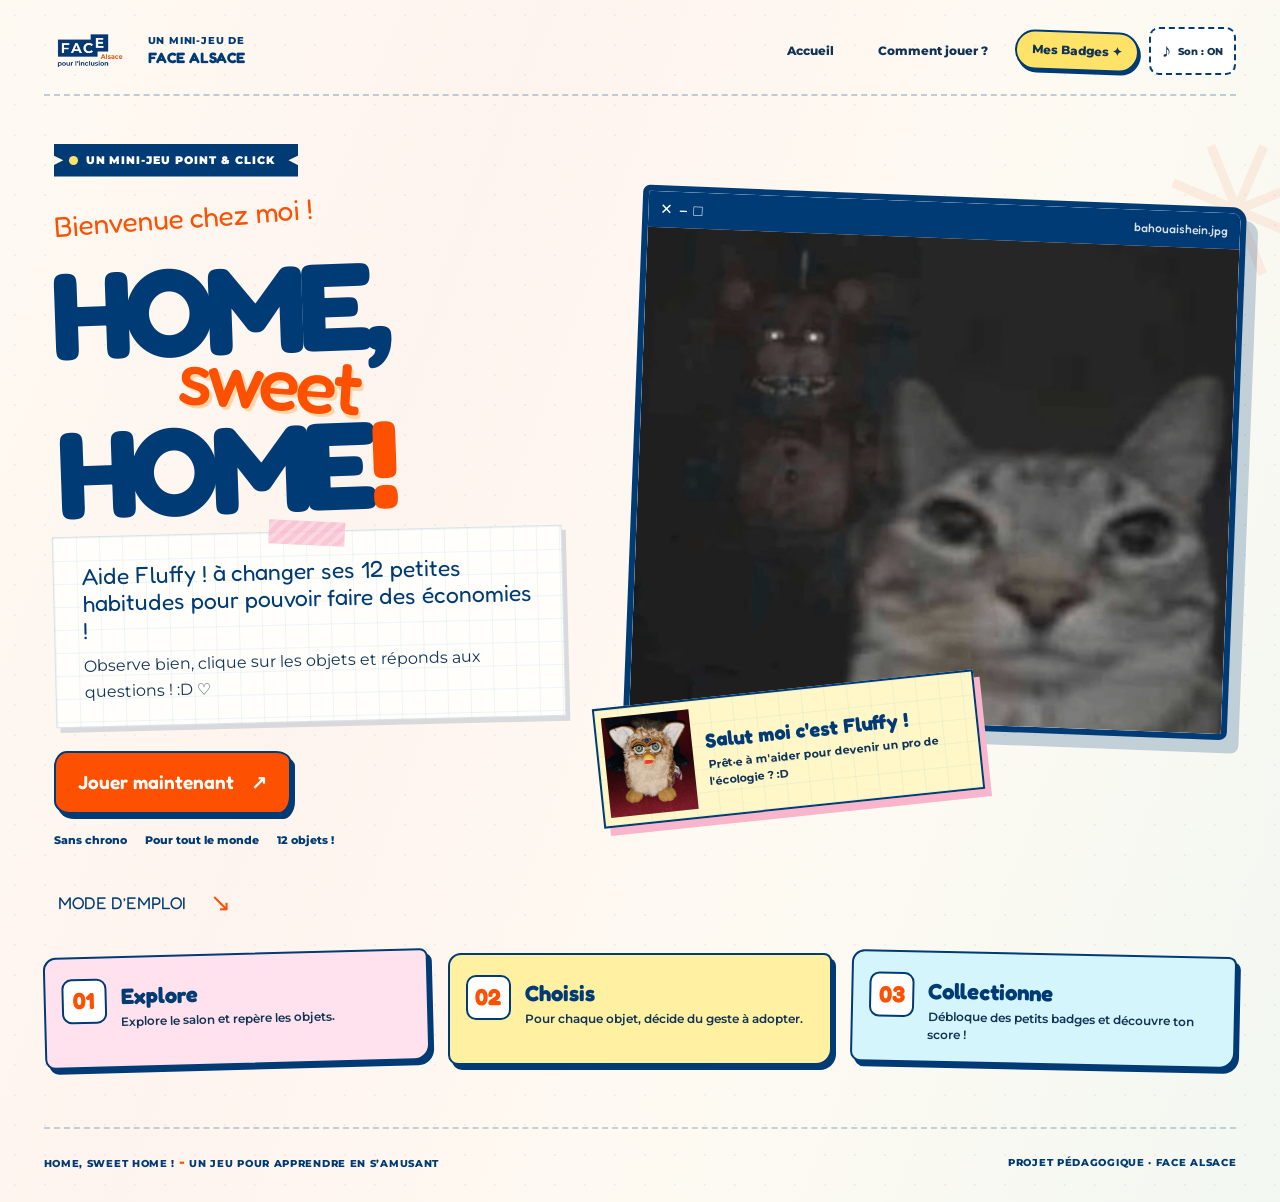
==== commit f674b076: "UPDHSH" ====
--- a/home-sweet-home/demoF.html
+++ b/home-sweet-home/demoF.html
@@ -22,7 +22,7 @@
       <nav class="top-nav" aria-label="Navigation principale">
         <button class="nav-pill" type="button" data-action="home">Accueil</button>
         <button class="nav-pill" type="button" data-action="help">Comment jouer ?</button>
-        <button class="nav-pill nav-pill-sticker" type="button" data-action="achievements">Mes succès <span aria-hidden="true">✦</span></button>
+        <button class="nav-pill nav-pill-sticker" type="button" data-action="achievements">Mes Badges <span aria-hidden="true">✦</span></button>
         <button class="sound-button" type="button" id="sound-toggle" aria-pressed="true" aria-label="Désactiver les sons" title="Activer ou désactiver les sons">♪ <span>Son : ON</span></button>
       </nav>
     </header>
@@ -32,39 +32,36 @@
       <section class="screen" id="screen-home" aria-labelledby="home-title">
         <div class="hero-grid">
           <div class="hero-copy">
-            <div class="ticket ticket-blue"><span class="ticket-dot"></span> UN MINI-JEU POINT & CLICK <span aria-hidden="true">✳</span></div>
+            <div class="ticket ticket-blue"><span class="ticket-dot"></span> UN MINI-JEU POINT & CLICK <span aria-hidden="true"></span></div>
             <div class="hero-title-wrap">
-              <span class="hero-kicker">Bienvenue chez toi !</span>
+              <span class="hero-kicker">Bienvenue chez moi !</span>
               <h1 id="home-title"><span>HOME,</span><span class="hero-title-middle">sweet</span><span>HOME<span class="bang">!</span></span></h1>
-              <span class="hand-star star-title" aria-hidden="true">✳</span>
+              <span class="hand-star star-title" aria-hidden="true"></span>
             </div>
             <div class="intro-note paper">
               <span class="tape tape-pink" aria-hidden="true"></span>
-              <p>Oups… Il y a <strong><span data-total>12</span> petites habitudes</strong> à changer dans ce salon !</p>
-              <p>Observe, clique sur les objets et trouve les bons gestes pour une maison plus douce avec la planète. <span aria-hidden="true">♡</span></p>
+              <p>Aide Fluffy ! <data-total>à changer</span> ses 12 petites habitudes</strong> pour pouvoir faire des économies !</p>
+              <p>Observe bien, clique sur les objets et réponds aux questions ! :D <span aria-hidden="true">♡</span></p>
             </div>
             <div class="hero-actions">
               <button class="btn btn-primary" type="button" id="start-button">Jouer maintenant <span aria-hidden="true">↗</span></button>
               <button class="btn btn-light" type="button" id="resume-button" hidden>Reprendre ma partie <span aria-hidden="true">↗</span></button>
             </div>
-            <div class="hero-meta"><span>✿ Sans chrono</span><span>✿ Pour tout le monde</span><span>✿ <span data-total>12</span> mini-défis</span></div>
+            <div class="hero-meta"><span>Sans chrono</span><span>Pour tout le monde</span><span> <span data-total>12</span> objets !</span></div>
           </div>
           <div class="hero-art-col">
-            <div class="sticker sticker-orange sticker-rotation" aria-hidden="true"><span data-total>12</span><br><small>petits<br>défis !</small></div>
             <div class="hero-illustration-frame">
-              <div class="hero-frame-toolbar"><span>✕</span><span>−</span><span>□</span><strong>ma-maison.jpg</strong></div>
+              <div class="hero-frame-toolbar"><span>✕</span><span>−</span><span>□</span><strong>bahouaishein.jpg</strong></div>
               <img src="assets/illustrations/accueil-placeholder.svg" data-asset="accueil" alt="Emplacement réservé à ton illustration de couverture" class="hero-art" width="700" height="570">
-              <span class="hero-photo-label">À DESSINER PAR TOI ♡</span>
             </div>
             <div class="mascot-card paper">
               <img src="assets/illustrations/mascotte-placeholder.svg" data-asset="mascotte" alt="Placeholder de la mascotte à dessiner" width="112" height="112">
-              <div><b>Coucou toi !</b><p>Prêt·e à devenir le ou la pro des bons gestes ?</p></div>
+              <div><b>Salut moi c'est Fluffy !</b><p>Prêt·e à m'aider pour devenir un pro de l'écologie ? :D</p></div>
             </div>
-            <span class="hero-scribble" aria-hidden="true">✳ ✧ ✳</span>
           </div>
         </div>
         <div class="home-bottom">
-          <div class="section-label">PETIT MODE D’EMPLOI <span aria-hidden="true">↘</span></div>
+          <div class="section-label">MODE D’EMPLOI <span aria-hidden="true">↘</span></div>
           <div class="steps-grid">
             <div class="step-card step-pink"><span class="step-number">01</span><b>Explore</b><p>Explore le salon et repère les objets.</p></div>
             <div class="step-card step-yellow"><span class="step-number">02</span><b>Choisis</b><p>Pour chaque objet, décide du geste à adopter.</p></div>
@@ -77,9 +74,9 @@
       <section class="screen" id="screen-game" aria-labelledby="game-title" hidden>
         <div class="game-heading">
           <div>
-            <span class="eyebrow">CHAPITRE 01 · L’APPARTEMENT PÉDAGOGIQUE</span>
-            <h2 id="game-title">Un salon à améliorer <span aria-hidden="true">✿</span></h2>
-            <p>Les objets interactifs ont quelque chose à te raconter !</p>
+            <span class="eyebrow">NIVEAU 01 · L’APPARTEMENT PÉDAGOGIQUE</span>
+            <h2 id="game-title">Un salon à améliorer <span aria-hidden="true"></span></h2>
+            <p>Les objets sont interactifs !</p>
           </div>
           <div class="game-actions">
             <button type="button" class="btn btn-plain" data-action="help">? Aide</button>
@@ -89,20 +86,19 @@
         <div class="game-layout">
           <div class="stage-column">
             <div class="stage-outer">
-              <div class="stage-topbar"><span class="window-dots" aria-hidden="true">● ● ●</span><span>mon_petit_salon.png</span><span aria-hidden="true">♡</span></div>
+              <div class="stage-topbar"><span class="window-dots" aria-hidden="true">● ● ●</span><span>jspquoimettre.mp4</span><span aria-hidden="true"></span></div>
               <div class="scene-scroll" tabindex="0" aria-label="Plan du salon. Faire défiler horizontalement sur petit écran."><div class="scene" id="scene" aria-label="Salon interactif. Activez un objet pour choisir un geste écologique.">
                 <img class="scene-background" src="assets/scene/salon-fond.svg" data-asset="scene" alt="Dessin provisoire du décor d’un salon, à remplacer par votre illustration" width="1200" height="760">
                 <div id="hotspots" class="hotspots"></div>
                 <span class="scene-corner scene-corner-left" aria-hidden="true">✦</span>
                 <span class="scene-corner scene-corner-right" aria-hidden="true">✿</span>
               </div></div>
-              <div class="stage-bottombar"><span>♪ clique sur les éléments</span><span>© Ton univers illustré, ici !</span></div>
             </div>
             <div class="under-stage"><span aria-hidden="true">↳</span> Sur téléphone, fais glisser le salon de gauche à droite. Tu peux aussi choisir un objet dans le carnet. <strong>Aucune course contre la montre !</strong></div>
           </div>
           <aside class="game-sidebar" aria-label="Carnet de progression">
             <div class="notebook paper">
-              <div class="notebook-header"><span class="tape tape-yellow" aria-hidden="true"></span><span>mon petit carnet</span><span aria-hidden="true">✿</span></div>
+              <div class="notebook-header"><span class="tape tape-yellow" aria-hidden="true"></span><span>Ma liste</span><span aria-hidden="true"></span></div>
               <div class="counter-row"><strong id="progress-number" aria-live="polite">0<span>/<span data-total>12</span></span></strong><div><b>OBJETS VISITÉS</b><p>Encore plein de choses à découvrir !</p></div></div>
               <div class="progress-track" role="progressbar" id="progress-bar" aria-label="Progression de la partie" aria-valuemin="0" aria-valuemax="12" aria-valuenow="0"><div id="progress-fill"></div></div>
               <div class="score-strip"><span>MES POINTS</span><b id="current-score">000</b><span aria-hidden="true">★</span></div>
@@ -129,21 +125,21 @@
             <p class="end-caption"><strong id="final-correct">0</strong> bonnes réponses sur <strong id="end-total">12</strong> objets explorés.</p>
             <div class="end-buttons"><button type="button" class="btn btn-primary" id="replay-button">Rejouer ↻</button><button type="button" class="btn btn-light" data-action="home">Retour à l’accueil</button></div>
           </div>
-          <div class="end-results"><div class="result-header"><h3>Mon carnet de découvertes</h3><span aria-hidden="true">✿</span></div><div id="results-list" class="results-list"></div><div class="end-mascot"><img src="assets/illustrations/mascotte-placeholder.svg" data-asset="mascotte" alt="Emplacement de la mascotte" width="90" height="90"><p>Chaque petit geste compte ! ♡</p></div></div>
+          <div class="end-results"><div class="result-header"><h3>Mon carnet de découvertes</h3><span aria-hidden="true"></span></div><div id="results-list" class="results-list"></div><div class="end-mascot"><img src="assets/illustrations/mascotte-placeholder.svg" data-asset="mascotte" alt="Emplacement de la mascotte" width="90" height="90"><p>Chaque petit geste compte ! ♡</p></div></div>
         </div>
       </section>
     </main>
-    <footer class="site-footer"><span>HOME, SWEET HOME ! <span aria-hidden="true">✳</span> UN JEU POUR APPRENDRE EN S’AMUSANT</span><span>PROJET PÉDAGOGIQUE · FACE ALSACE</span></footer>
+    <footer class="site-footer"><span>HOME, SWEET HOME ! <span aria-hidden="true">-</span> UN JEU POUR APPRENDRE EN S’AMUSANT</span><span>PROJET PÉDAGOGIQUE · FACE ALSACE</span></footer>
   </div>
 
   <!-- FENÊTRE D'OBJET -->
-  <dialog class="popup" id="object-dialog" aria-labelledby="object-dialog-title"><div class="popup-window"><div class="dialog-toolbar"><span>✦ FICHE OBJET ✦</span><button type="button" class="close-x" data-close="object-dialog" aria-label="Fermer cette fiche">✕</button></div><div id="object-panel-body"></div></div></dialog>
+  <dialog class="popup" id="object-dialog" aria-labelledby="object-dialog-title"><div class="popup-window"><div class="dialog-toolbar"><span>- FICHE OBJET -</span><button type="button" class="close-x" data-close="object-dialog" aria-label="Fermer cette fiche">✕</button></div><div id="object-panel-body"></div></div></dialog>
   <!-- MODE D'EMPLOI -->
-  <dialog class="popup mini-popup" id="help-dialog" aria-labelledby="help-title"><div class="popup-window"><div class="dialog-toolbar"><span>✿ PETIT GUIDE ✿</span><button type="button" class="close-x" data-close="help-dialog" aria-label="Fermer les instructions">✕</button></div><div class="help-body"><span class="hand-star" aria-hidden="true">✳</span><h2 id="help-title">Comment jouer ?</h2><p>Le salon cache <strong><span data-total>12</span> habitudes à améliorer</strong>. À toi de les découvrir !</p><ol><li><strong>Clique</strong> sur un objet en pointillés ou sur son nom dans le carnet.</li><li><strong>Lis</strong> son petit message et choisis ce que tu ferais.</li><li><strong>Découvre</strong> pourquoi ton choix est juste ou non, et collectionne les badges des bonnes réponses.</li></ol><p class="help-highlight">Il n’y a ni chrono ni piège : on est là pour apprendre. Les réponses sont validées une seule fois par objet.</p><button type="button" class="btn btn-primary btn-full" data-close="help-dialog">C’est compris ! ♡</button></div></div></dialog>
+  <dialog class="popup mini-popup" id="help-dialog" aria-labelledby="help-title"><div class="popup-window"><div class="dialog-toolbar"><span>- PETIT GUIDE -</span><button type="button" class="close-x" data-close="help-dialog" aria-label="Fermer les instructions">✕</button></div><div class="help-body"><span class="hand-star" aria-hidden="true">✳</span><h2 id="help-title">Comment jouer ?</h2><p>Le salon cache <strong><span data-total>12</span> habitudes à améliorer</strong>. À toi de les découvrir !</p><ol><li><strong>Clique</strong> sur un objet en pointillés ou sur son nom dans le carnet.</li><li><strong>Lis</strong> son petit message et choisis ce que tu ferais.</li><li><strong>Découvre</strong> pourquoi ton choix est juste ou non, et collectionne les badges des bonnes réponses.</li></ol><p class="help-highlight">Il n’y a ni chrono ni piège : on est là pour apprendre. Les réponses sont validées une seule fois par objet.</p><button type="button" class="btn btn-primary btn-full" data-close="help-dialog">C’est compris ! ♡</button></div></div></dialog>
   <!-- ALBUM -->
-  <dialog class="popup album-popup" id="achievements-dialog" aria-labelledby="achievements-title"><div class="popup-window"><div class="dialog-toolbar"><span>★ MA COLLECTION ★</span><button type="button" class="close-x" data-close="achievements-dialog" aria-label="Fermer l’album">✕</button></div><div class="album-body"><span class="eyebrow">ALBUM DE PETITES VICTOIRES</span><h2 id="achievements-title">Mes succès <span aria-hidden="true">✦</span></h2><p>Chaque bonne réponse te donne un badge. Les badges encore cachés attendent ton passage !</p><div id="achievement-grid" class="achievement-grid"></div><button class="btn btn-light btn-full" type="button" data-close="achievements-dialog">Retour au jeu ↗</button></div></div></dialog>
+  <dialog class="popup album-popup" id="achievements-dialog" aria-labelledby="achievements-title"><div class="popup-window"><div class="dialog-toolbar"><span>- MES BADGES -</span><button type="button" class="close-x" data-close="achievements-dialog" aria-label="Fermer l’album">✕</button></div><div class="album-body"><span class="eyebrow">ALBUM DE PETITES VICTOIRES</span><h2 id="achievements-title">Mes succès <span aria-hidden="true">✦</span></h2><p>Chaque bonne réponse te donne un badge. Les badges encore cachés attendent ton passage !</p><div id="achievement-grid" class="achievement-grid"></div><button class="btn btn-light btn-full" type="button" data-close="achievements-dialog">Retour au jeu ↗</button></div></div></dialog>
   <!-- PAUSE -->
-  <dialog class="popup mini-popup" id="pause-dialog" aria-labelledby="pause-title"><div class="popup-window"><div class="dialog-toolbar"><span>⏸ TEMPS MORT</span><button type="button" class="close-x" data-close="pause-dialog" aria-label="Reprendre le jeu">✕</button></div><div class="pause-body"><span aria-hidden="true" class="pause-emoji">☕</span><h2 id="pause-title">Une petite pause ?</h2><p>Ta partie t’attend ici, bien au chaud.</p><button type="button" class="btn btn-primary btn-full" data-close="pause-dialog">Je reprends ♡</button><button type="button" class="btn btn-light btn-full" id="pause-home">Retour à l’accueil</button><button type="button" class="text-link centered" id="pause-restart">Recommencer depuis le début ↻</button></div></div></dialog>
+  <dialog class="popup mini-popup" id="pause-dialog" aria-labelledby="pause-title"><div class="popup-window"><div class="dialog-toolbar"><span>⏸ PAUSE</span><button type="button" class="close-x" data-close="pause-dialog" aria-label="Reprendre le jeu">✕</button></div><div class="pause-body"><span aria-hidden="true" class="pause-emoji">☕</span><h2 id="pause-title">Une petite pause ?</h2><p>Ta partie t’attend ici, bien au chaud.</p><button type="button" class="btn btn-primary btn-full" data-close="pause-dialog">Je reprends ♡</button><button type="button" class="btn btn-light btn-full" id="pause-home">Retour à l’accueil</button><button type="button" class="text-link centered" id="pause-restart">Recommencer depuis le début ↻</button></div></div></dialog>
   <div id="toast" class="toast" role="status" aria-live="polite"></div>
 </body>
 </html>
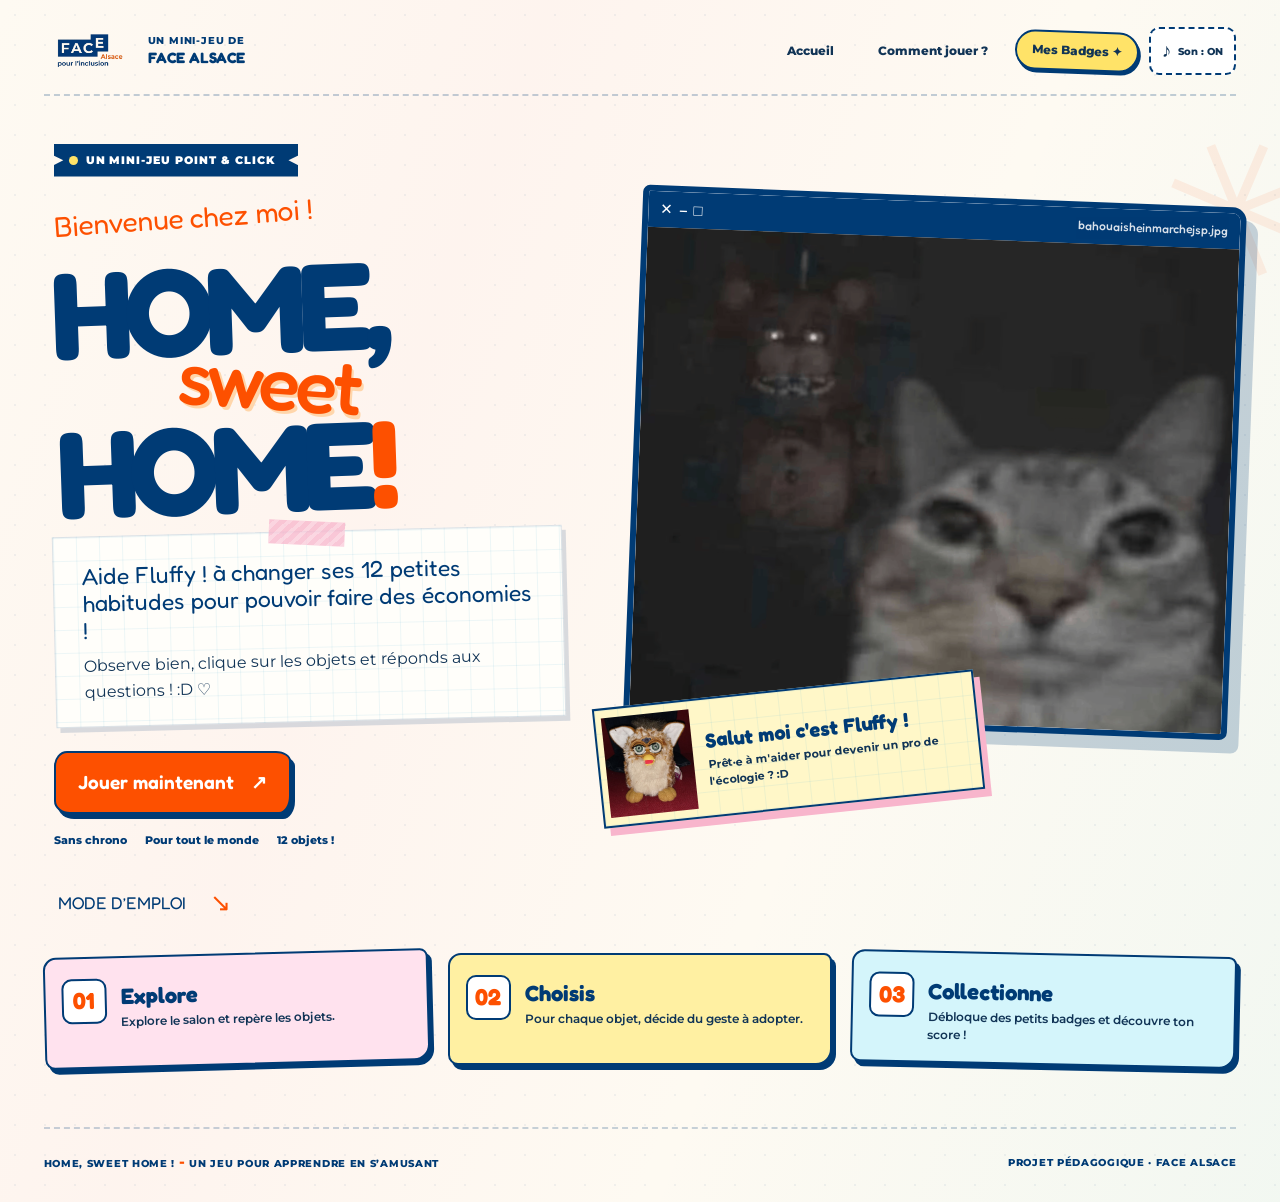
==== commit 8a440ace: "MARCHESTP" ====
--- a/home-sweet-home/demoF.html
+++ b/home-sweet-home/demoF.html
@@ -51,7 +51,7 @@
           </div>
           <div class="hero-art-col">
             <div class="hero-illustration-frame">
-              <div class="hero-frame-toolbar"><span>✕</span><span>−</span><span>□</span><strong>bahouaishein.jpg</strong></div>
+              <div class="hero-frame-toolbar"><span>✕</span><span>−</span><span>□</span><strong>bahouaisheinmarchejsp.jpg</strong></div>
               <img src="assets/illustrations/accueil-placeholder.svg" data-asset="accueil" alt="Emplacement réservé à ton illustration de couverture" class="hero-art" width="700" height="570">
             </div>
             <div class="mascot-card paper">
